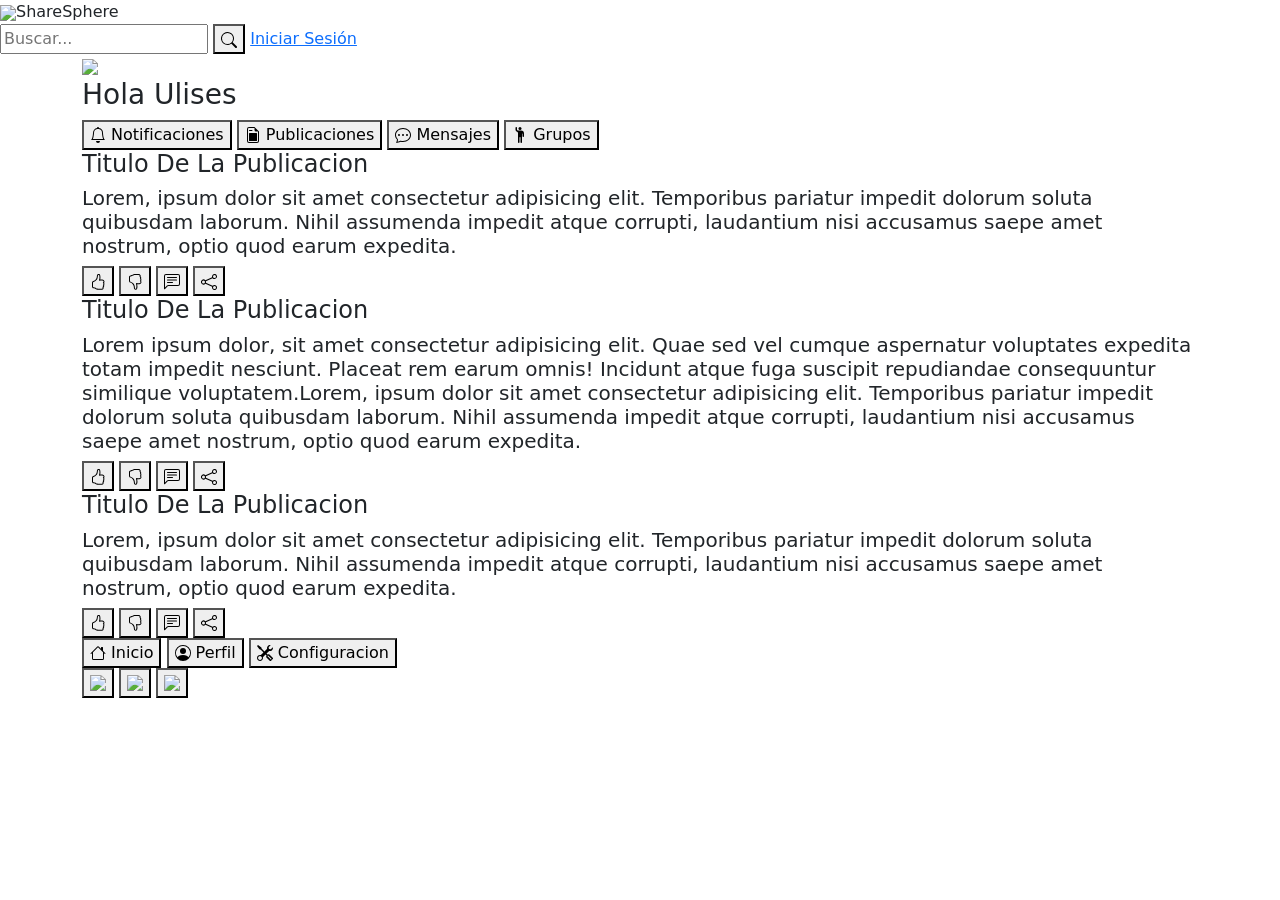
==== TestPI/index.html @ 3895b259 "Archivos de Main" ====
<!DOCTYPE html>
<html lang="es">
<head>
    <meta charset="UTF-8">
    <meta name="viewport" content="width=device-width, initial-scale=1.0">
    <title>sheresphere</title>
    <link href="https://cdn.jsdelivr.net/npm/bootstrap@5.3.3/dist/css/bootstrap.min.css" rel="stylesheet" integrity="sha384-QWTKZyjpPEjISv5WaRU9OFeRpok6YctnYmDr5pNlyT2bRjXh0JMhjY6hW+ALEwIH" crossorigin="anonymous">

    <link rel="stylesheet" href="/CSS/styles.css">
</head>
<body>
<div class="header">
    <div class="search-bar">
        <div class="logo" href="#"><img src="/images/Foro.png" class="img">ShareSphere</div>
        <input type="text" class="search-input" placeholder="Buscar...">
        <button class="search-button">
          <i class="fas fa-search"></i>
          <svg xmlns="http://www.w3.org/2000/svg" width="16" height="16" fill="currentColor" class="bi bi-search" viewBox="0 0 16 16">
            <path d="M11.742 10.344a6.5 6.5 0 1 0-1.397 1.398h-.001q.044.06.098.115l3.85 3.85a1 1 0 0 0 1.415-1.414l-3.85-3.85a1 1 0 0 0-.115-.1zM12 6.5a5.5 5.5 0 1 1-11 0 5.5 5.5 0 0 1 11 0"/>
          </svg>
        </button>
        <a href="login.html" class="logout">Iniciar Sesión</a>
      </div>
</div>

<div class="container">
    <div class="column-options">
        <div class="options">
            <img src="/images/Uli.png">
            <h3>Hola Ulises</h3>
            <button><svg xmlns="http://www.w3.org/2000/svg" width="16" height="16" fill="currentColor" class="bi bi-bell" viewBox="0 0 16 16">
                <path d="M8 16a2 2 0 0 0 2-2H6a2 2 0 0 0 2 2M8 1.918l-.797.161A4 4 0 0 0 4 6c0 .628-.134 2.197-.459 3.742-.16.767-.376 1.566-.663 2.258h10.244c-.287-.692-.502-1.49-.663-2.258C12.134 8.197 12 6.628 12 6a4 4 0 0 0-3.203-3.92zM14.22 12c.223.447.481.801.78 1H1c.299-.199.557-.553.78-1C2.68 10.2 3 6.88 3 6c0-2.42 1.72-4.44 4.005-4.901a1 1 0 1 1 1.99 0A5 5 0 0 1 13 6c0 .88.32 4.2 1.22 6"/>
              </svg>  Notificaciones
            </button>
            <button><svg xmlns="http://www.w3.org/2000/svg" width="16" height="16" fill="currentColor" class="bi bi-file-earmark-post" viewBox="0 0 16 16">
                <path d="M14 4.5V14a2 2 0 0 1-2 2H4a2 2 0 0 1-2-2V2a2 2 0 0 1 2-2h5.5zm-3 0A1.5 1.5 0 0 1 9.5 3V1H4a1 1 0 0 0-1 1v12a1 1 0 0 0 1 1h8a1 1 0 0 0 1-1V4.5z"/>
                <path d="M4 6.5a.5.5 0 0 1 .5-.5h7a.5.5 0 0 1 .5.5v7a.5.5 0 0 1-.5.5h-7a.5.5 0 0 1-.5-.5zm0-3a.5.5 0 0 1 .5-.5H7a.5.5 0 0 1 0 1H4.5a.5.5 0 0 1-.5-.5"/>
              </svg>  Publicaciones
            </button>
            <button><svg xmlns="http://www.w3.org/2000/svg" width="16" height="16" fill="currentColor" class="bi bi-chat-dots" viewBox="0 0 16 16">
                <path d="M5 8a1 1 0 1 1-2 0 1 1 0 0 1 2 0m4 0a1 1 0 1 1-2 0 1 1 0 0 1 2 0m3 1a1 1 0 1 0 0-2 1 1 0 0 0 0 2"/>
                <path d="m2.165 15.803.02-.004c1.83-.363 2.948-.842 3.468-1.105A9 9 0 0 0 8 15c4.418 0 8-3.134 8-7s-3.582-7-8-7-8 3.134-8 7c0 1.76.743 3.37 1.97 4.6a10.4 10.4 0 0 1-.524 2.318l-.003.011a11 11 0 0 1-.244.637c-.079.186.074.394.273.362a22 22 0 0 0 .693-.125m.8-3.108a1 1 0 0 0-.287-.801C1.618 10.83 1 9.468 1 8c0-3.192 3.004-6 7-6s7 2.808 7 6-3.004 6-7 6a8 8 0 0 1-2.088-.272 1 1 0 0 0-.711.074c-.387.196-1.24.57-2.634.893a11 11 0 0 0 .398-2"/>
              </svg>  Mensajes
            </button>
            <button><svg xmlns="http://www.w3.org/2000/svg" width="16" height="16" fill="currentColor" class="bi bi-person-raised-hand" viewBox="0 0 16 16">
                <path d="M6 6.207v9.043a.75.75 0 0 0 1.5 0V10.5a.5.5 0 0 1 1 0v4.75a.75.75 0 0 0 1.5 0v-8.5a.25.25 0 1 1 .5 0v2.5a.75.75 0 0 0 1.5 0V6.5a3 3 0 0 0-3-3H6.236a1 1 0 0 1-.447-.106l-.33-.165A.83.83 0 0 1 5 2.488V.75a.75.75 0 0 0-1.5 0v2.083c0 .715.404 1.37 1.044 1.689L5.5 5c.32.32.5.754.5 1.207"/>
                <path d="M8 3a1.5 1.5 0 1 0 0-3 1.5 1.5 0 0 0 0 3"/>
              </svg>  Grupos
            </button>
        </div>
    </div>

    <div class="column">
        <div class="box-post">
            <div class="inter">
                <h4>Titulo De La Publicacion</h4>
                <h5>Lorem, ipsum dolor sit amet consectetur adipisicing elit. Temporibus pariatur impedit dolorum soluta quibusdam laborum. Nihil assumenda impedit atque corrupti, laudantium nisi accusamus saepe amet nostrum, optio quod earum expedita.</h5>
            </div>
            <div class="interactive">
                <button><svg xmlns="http://www.w3.org/2000/svg" width="16" height="16" fill="currentColor" class="bi bi-hand-thumbs-up" viewBox="0 0 16 16">
                    <path d="M8.864.046C7.908-.193 7.02.53 6.956 1.466c-.072 1.051-.23 2.016-.428 2.59-.125.36-.479 1.013-1.04 1.639-.557.623-1.282 1.178-2.131 1.41C2.685 7.288 2 7.87 2 8.72v4.001c0 .845.682 1.464 1.448 1.545 1.07.114 1.564.415 2.068.723l.048.03c.272.165.578.348.97.484.397.136.861.217 1.466.217h3.5c.937 0 1.599-.477 1.934-1.064a1.86 1.86 0 0 0 .254-.912c0-.152-.023-.312-.077-.464.201-.263.38-.578.488-.901.11-.33.172-.762.004-1.149.069-.13.12-.269.159-.403.077-.27.113-.568.113-.857 0-.288-.036-.585-.113-.856a2 2 0 0 0-.138-.362 1.9 1.9 0 0 0 .234-1.734c-.206-.592-.682-1.1-1.2-1.272-.847-.282-1.803-.276-2.516-.211a10 10 0 0 0-.443.05 9.4 9.4 0 0 0-.062-4.509A1.38 1.38 0 0 0 9.125.111zM11.5 14.721H8c-.51 0-.863-.069-1.14-.164-.281-.097-.506-.228-.776-.393l-.04-.024c-.555-.339-1.198-.731-2.49-.868-.333-.036-.554-.29-.554-.55V8.72c0-.254.226-.543.62-.65 1.095-.3 1.977-.996 2.614-1.708.635-.71 1.064-1.475 1.238-1.978.243-.7.407-1.768.482-2.85.025-.362.36-.594.667-.518l.262.066c.16.04.258.143.288.255a8.34 8.34 0 0 1-.145 4.725.5.5 0 0 0 .595.644l.003-.001.014-.003.058-.014a9 9 0 0 1 1.036-.157c.663-.06 1.457-.054 2.11.164.175.058.45.3.57.65.107.308.087.67-.266 1.022l-.353.353.353.354c.043.043.105.141.154.315.048.167.075.37.075.581 0 .212-.027.414-.075.582-.05.174-.111.272-.154.315l-.353.353.353.354c.047.047.109.177.005.488a2.2 2.2 0 0 1-.505.805l-.353.353.353.354c.006.005.041.05.041.17a.9.9 0 0 1-.121.416c-.165.288-.503.56-1.066.56z"/>
                  </svg>
                </button>
                <button><svg xmlns="http://www.w3.org/2000/svg" width="16" height="16" fill="currentColor" class="bi bi-hand-thumbs-down" viewBox="0 0 16 16">
                    <path d="M8.864 15.674c-.956.24-1.843-.484-1.908-1.42-.072-1.05-.23-2.015-.428-2.59-.125-.36-.479-1.012-1.04-1.638-.557-.624-1.282-1.179-2.131-1.41C2.685 8.432 2 7.85 2 7V3c0-.845.682-1.464 1.448-1.546 1.07-.113 1.564-.415 2.068-.723l.048-.029c.272-.166.578-.349.97-.484C6.931.08 7.395 0 8 0h3.5c.937 0 1.599.478 1.934 1.064.164.287.254.607.254.913 0 .152-.023.312-.077.464.201.262.38.577.488.9.11.33.172.762.004 1.15.069.13.12.268.159.403.077.27.113.567.113.856s-.036.586-.113.856c-.035.12-.08.244-.138.363.394.571.418 1.2.234 1.733-.206.592-.682 1.1-1.2 1.272-.847.283-1.803.276-2.516.211a10 10 0 0 1-.443-.05 9.36 9.36 0 0 1-.062 4.51c-.138.508-.55.848-1.012.964zM11.5 1H8c-.51 0-.863.068-1.14.163-.281.097-.506.229-.776.393l-.04.025c-.555.338-1.198.73-2.49.868-.333.035-.554.29-.554.55V7c0 .255.226.543.62.65 1.095.3 1.977.997 2.614 1.709.635.71 1.064 1.475 1.238 1.977.243.7.407 1.768.482 2.85.025.362.36.595.667.518l.262-.065c.16-.04.258-.144.288-.255a8.34 8.34 0 0 0-.145-4.726.5.5 0 0 1 .595-.643h.003l.014.004.058.013a9 9 0 0 0 1.036.157c.663.06 1.457.054 2.11-.163.175-.059.45-.301.57-.651.107-.308.087-.67-.266-1.021L12.793 7l.353-.354c.043-.042.105-.14.154-.315.048-.167.075-.37.075-.581s-.027-.414-.075-.581c-.05-.174-.111-.273-.154-.315l-.353-.354.353-.354c.047-.047.109-.176.005-.488a2.2 2.2 0 0 0-.505-.804l-.353-.354.353-.354c.006-.005.041-.05.041-.17a.9.9 0 0 0-.121-.415C12.4 1.272 12.063 1 11.5 1"/>
                  </svg>
                </button>
                <button><svg xmlns="http://www.w3.org/2000/svg" width="16" height="16" fill="currentColor" class="bi bi-chat-left-text" viewBox="0 0 16 16">
                    <path d="M14 1a1 1 0 0 1 1 1v8a1 1 0 0 1-1 1H4.414A2 2 0 0 0 3 11.586l-2 2V2a1 1 0 0 1 1-1zM2 0a2 2 0 0 0-2 2v12.793a.5.5 0 0 0 .854.353l2.853-2.853A1 1 0 0 1 4.414 12H14a2 2 0 0 0 2-2V2a2 2 0 0 0-2-2z"/>
                    <path d="M3 3.5a.5.5 0 0 1 .5-.5h9a.5.5 0 0 1 0 1h-9a.5.5 0 0 1-.5-.5M3 6a.5.5 0 0 1 .5-.5h9a.5.5 0 0 1 0 1h-9A.5.5 0 0 1 3 6m0 2.5a.5.5 0 0 1 .5-.5h5a.5.5 0 0 1 0 1h-5a.5.5 0 0 1-.5-.5"/>
                  </svg>
                </button>
                <button><svg xmlns="http://www.w3.org/2000/svg" width="16" height="16" fill="currentColor" class="bi bi-share" viewBox="0 0 16 16">
                    <path d="M13.5 1a1.5 1.5 0 1 0 0 3 1.5 1.5 0 0 0 0-3M11 2.5a2.5 2.5 0 1 1 .603 1.628l-6.718 3.12a2.5 2.5 0 0 1 0 1.504l6.718 3.12a2.5 2.5 0 1 1-.488.876l-6.718-3.12a2.5 2.5 0 1 1 0-3.256l6.718-3.12A2.5 2.5 0 0 1 11 2.5m-8.5 4a1.5 1.5 0 1 0 0 3 1.5 1.5 0 0 0 0-3m11 5.5a1.5 1.5 0 1 0 0 3 1.5 1.5 0 0 0 0-3"/>
                  </svg>
                </button>
            </div>
        </div>
        <div class="box-post">
          <div class="inter">
              <h4>Titulo De La Publicacion</h4>
              <h5>Lorem ipsum dolor, sit amet consectetur adipisicing elit. Quae sed vel cumque aspernatur voluptates expedita totam impedit nesciunt. Placeat rem earum omnis! Incidunt atque fuga suscipit repudiandae consequuntur similique voluptatem.Lorem, ipsum dolor sit amet consectetur adipisicing elit. Temporibus pariatur impedit dolorum soluta quibusdam laborum. Nihil assumenda impedit atque corrupti, laudantium nisi accusamus saepe amet nostrum, optio quod earum expedita.</h5>
          </div>
          <div class="interactive">
              <button><svg xmlns="http://www.w3.org/2000/svg" width="16" height="16" fill="currentColor" class="bi bi-hand-thumbs-up" viewBox="0 0 16 16">
                  <path d="M8.864.046C7.908-.193 7.02.53 6.956 1.466c-.072 1.051-.23 2.016-.428 2.59-.125.36-.479 1.013-1.04 1.639-.557.623-1.282 1.178-2.131 1.41C2.685 7.288 2 7.87 2 8.72v4.001c0 .845.682 1.464 1.448 1.545 1.07.114 1.564.415 2.068.723l.048.03c.272.165.578.348.97.484.397.136.861.217 1.466.217h3.5c.937 0 1.599-.477 1.934-1.064a1.86 1.86 0 0 0 .254-.912c0-.152-.023-.312-.077-.464.201-.263.38-.578.488-.901.11-.33.172-.762.004-1.149.069-.13.12-.269.159-.403.077-.27.113-.568.113-.857 0-.288-.036-.585-.113-.856a2 2 0 0 0-.138-.362 1.9 1.9 0 0 0 .234-1.734c-.206-.592-.682-1.1-1.2-1.272-.847-.282-1.803-.276-2.516-.211a10 10 0 0 0-.443.05 9.4 9.4 0 0 0-.062-4.509A1.38 1.38 0 0 0 9.125.111zM11.5 14.721H8c-.51 0-.863-.069-1.14-.164-.281-.097-.506-.228-.776-.393l-.04-.024c-.555-.339-1.198-.731-2.49-.868-.333-.036-.554-.29-.554-.55V8.72c0-.254.226-.543.62-.65 1.095-.3 1.977-.996 2.614-1.708.635-.71 1.064-1.475 1.238-1.978.243-.7.407-1.768.482-2.85.025-.362.36-.594.667-.518l.262.066c.16.04.258.143.288.255a8.34 8.34 0 0 1-.145 4.725.5.5 0 0 0 .595.644l.003-.001.014-.003.058-.014a9 9 0 0 1 1.036-.157c.663-.06 1.457-.054 2.11.164.175.058.45.3.57.65.107.308.087.67-.266 1.022l-.353.353.353.354c.043.043.105.141.154.315.048.167.075.37.075.581 0 .212-.027.414-.075.582-.05.174-.111.272-.154.315l-.353.353.353.354c.047.047.109.177.005.488a2.2 2.2 0 0 1-.505.805l-.353.353.353.354c.006.005.041.05.041.17a.9.9 0 0 1-.121.416c-.165.288-.503.56-1.066.56z"/>
                </svg>
              </button>
              <button><svg xmlns="http://www.w3.org/2000/svg" width="16" height="16" fill="currentColor" class="bi bi-hand-thumbs-down" viewBox="0 0 16 16">
                  <path d="M8.864 15.674c-.956.24-1.843-.484-1.908-1.42-.072-1.05-.23-2.015-.428-2.59-.125-.36-.479-1.012-1.04-1.638-.557-.624-1.282-1.179-2.131-1.41C2.685 8.432 2 7.85 2 7V3c0-.845.682-1.464 1.448-1.546 1.07-.113 1.564-.415 2.068-.723l.048-.029c.272-.166.578-.349.97-.484C6.931.08 7.395 0 8 0h3.5c.937 0 1.599.478 1.934 1.064.164.287.254.607.254.913 0 .152-.023.312-.077.464.201.262.38.577.488.9.11.33.172.762.004 1.15.069.13.12.268.159.403.077.27.113.567.113.856s-.036.586-.113.856c-.035.12-.08.244-.138.363.394.571.418 1.2.234 1.733-.206.592-.682 1.1-1.2 1.272-.847.283-1.803.276-2.516.211a10 10 0 0 1-.443-.05 9.36 9.36 0 0 1-.062 4.51c-.138.508-.55.848-1.012.964zM11.5 1H8c-.51 0-.863.068-1.14.163-.281.097-.506.229-.776.393l-.04.025c-.555.338-1.198.73-2.49.868-.333.035-.554.29-.554.55V7c0 .255.226.543.62.65 1.095.3 1.977.997 2.614 1.709.635.71 1.064 1.475 1.238 1.977.243.7.407 1.768.482 2.85.025.362.36.595.667.518l.262-.065c.16-.04.258-.144.288-.255a8.34 8.34 0 0 0-.145-4.726.5.5 0 0 1 .595-.643h.003l.014.004.058.013a9 9 0 0 0 1.036.157c.663.06 1.457.054 2.11-.163.175-.059.45-.301.57-.651.107-.308.087-.67-.266-1.021L12.793 7l.353-.354c.043-.042.105-.14.154-.315.048-.167.075-.37.075-.581s-.027-.414-.075-.581c-.05-.174-.111-.273-.154-.315l-.353-.354.353-.354c.047-.047.109-.176.005-.488a2.2 2.2 0 0 0-.505-.804l-.353-.354.353-.354c.006-.005.041-.05.041-.17a.9.9 0 0 0-.121-.415C12.4 1.272 12.063 1 11.5 1"/>
                </svg>
              </button>
              <button><svg xmlns="http://www.w3.org/2000/svg" width="16" height="16" fill="currentColor" class="bi bi-chat-left-text" viewBox="0 0 16 16">
                  <path d="M14 1a1 1 0 0 1 1 1v8a1 1 0 0 1-1 1H4.414A2 2 0 0 0 3 11.586l-2 2V2a1 1 0 0 1 1-1zM2 0a2 2 0 0 0-2 2v12.793a.5.5 0 0 0 .854.353l2.853-2.853A1 1 0 0 1 4.414 12H14a2 2 0 0 0 2-2V2a2 2 0 0 0-2-2z"/>
                  <path d="M3 3.5a.5.5 0 0 1 .5-.5h9a.5.5 0 0 1 0 1h-9a.5.5 0 0 1-.5-.5M3 6a.5.5 0 0 1 .5-.5h9a.5.5 0 0 1 0 1h-9A.5.5 0 0 1 3 6m0 2.5a.5.5 0 0 1 .5-.5h5a.5.5 0 0 1 0 1h-5a.5.5 0 0 1-.5-.5"/>
                </svg>
              </button>
              <button><svg xmlns="http://www.w3.org/2000/svg" width="16" height="16" fill="currentColor" class="bi bi-share" viewBox="0 0 16 16">
                  <path d="M13.5 1a1.5 1.5 0 1 0 0 3 1.5 1.5 0 0 0 0-3M11 2.5a2.5 2.5 0 1 1 .603 1.628l-6.718 3.12a2.5 2.5 0 0 1 0 1.504l6.718 3.12a2.5 2.5 0 1 1-.488.876l-6.718-3.12a2.5 2.5 0 1 1 0-3.256l6.718-3.12A2.5 2.5 0 0 1 11 2.5m-8.5 4a1.5 1.5 0 1 0 0 3 1.5 1.5 0 0 0 0-3m11 5.5a1.5 1.5 0 1 0 0 3 1.5 1.5 0 0 0 0-3"/>
                </svg>
              </button>
          </div>
      </div>
      <div class="box-post">
        <div class="inter">
            <h4>Titulo De La Publicacion</h4>
            <h5>Lorem, ipsum dolor sit amet consectetur adipisicing elit. Temporibus pariatur impedit dolorum soluta quibusdam laborum. Nihil assumenda impedit atque corrupti, laudantium nisi accusamus saepe amet nostrum, optio quod earum expedita.</h5>
        </div>
        <div class="interactive">
            <button><svg xmlns="http://www.w3.org/2000/svg" width="16" height="16" fill="currentColor" class="bi bi-hand-thumbs-up" viewBox="0 0 16 16">
                <path d="M8.864.046C7.908-.193 7.02.53 6.956 1.466c-.072 1.051-.23 2.016-.428 2.59-.125.36-.479 1.013-1.04 1.639-.557.623-1.282 1.178-2.131 1.41C2.685 7.288 2 7.87 2 8.72v4.001c0 .845.682 1.464 1.448 1.545 1.07.114 1.564.415 2.068.723l.048.03c.272.165.578.348.97.484.397.136.861.217 1.466.217h3.5c.937 0 1.599-.477 1.934-1.064a1.86 1.86 0 0 0 .254-.912c0-.152-.023-.312-.077-.464.201-.263.38-.578.488-.901.11-.33.172-.762.004-1.149.069-.13.12-.269.159-.403.077-.27.113-.568.113-.857 0-.288-.036-.585-.113-.856a2 2 0 0 0-.138-.362 1.9 1.9 0 0 0 .234-1.734c-.206-.592-.682-1.1-1.2-1.272-.847-.282-1.803-.276-2.516-.211a10 10 0 0 0-.443.05 9.4 9.4 0 0 0-.062-4.509A1.38 1.38 0 0 0 9.125.111zM11.5 14.721H8c-.51 0-.863-.069-1.14-.164-.281-.097-.506-.228-.776-.393l-.04-.024c-.555-.339-1.198-.731-2.49-.868-.333-.036-.554-.29-.554-.55V8.72c0-.254.226-.543.62-.65 1.095-.3 1.977-.996 2.614-1.708.635-.71 1.064-1.475 1.238-1.978.243-.7.407-1.768.482-2.85.025-.362.36-.594.667-.518l.262.066c.16.04.258.143.288.255a8.34 8.34 0 0 1-.145 4.725.5.5 0 0 0 .595.644l.003-.001.014-.003.058-.014a9 9 0 0 1 1.036-.157c.663-.06 1.457-.054 2.11.164.175.058.45.3.57.65.107.308.087.67-.266 1.022l-.353.353.353.354c.043.043.105.141.154.315.048.167.075.37.075.581 0 .212-.027.414-.075.582-.05.174-.111.272-.154.315l-.353.353.353.354c.047.047.109.177.005.488a2.2 2.2 0 0 1-.505.805l-.353.353.353.354c.006.005.041.05.041.17a.9.9 0 0 1-.121.416c-.165.288-.503.56-1.066.56z"/>
              </svg>
            </button>
            <button><svg xmlns="http://www.w3.org/2000/svg" width="16" height="16" fill="currentColor" class="bi bi-hand-thumbs-down" viewBox="0 0 16 16">
                <path d="M8.864 15.674c-.956.24-1.843-.484-1.908-1.42-.072-1.05-.23-2.015-.428-2.59-.125-.36-.479-1.012-1.04-1.638-.557-.624-1.282-1.179-2.131-1.41C2.685 8.432 2 7.85 2 7V3c0-.845.682-1.464 1.448-1.546 1.07-.113 1.564-.415 2.068-.723l.048-.029c.272-.166.578-.349.97-.484C6.931.08 7.395 0 8 0h3.5c.937 0 1.599.478 1.934 1.064.164.287.254.607.254.913 0 .152-.023.312-.077.464.201.262.38.577.488.9.11.33.172.762.004 1.15.069.13.12.268.159.403.077.27.113.567.113.856s-.036.586-.113.856c-.035.12-.08.244-.138.363.394.571.418 1.2.234 1.733-.206.592-.682 1.1-1.2 1.272-.847.283-1.803.276-2.516.211a10 10 0 0 1-.443-.05 9.36 9.36 0 0 1-.062 4.51c-.138.508-.55.848-1.012.964zM11.5 1H8c-.51 0-.863.068-1.14.163-.281.097-.506.229-.776.393l-.04.025c-.555.338-1.198.73-2.49.868-.333.035-.554.29-.554.55V7c0 .255.226.543.62.65 1.095.3 1.977.997 2.614 1.709.635.71 1.064 1.475 1.238 1.977.243.7.407 1.768.482 2.85.025.362.36.595.667.518l.262-.065c.16-.04.258-.144.288-.255a8.34 8.34 0 0 0-.145-4.726.5.5 0 0 1 .595-.643h.003l.014.004.058.013a9 9 0 0 0 1.036.157c.663.06 1.457.054 2.11-.163.175-.059.45-.301.57-.651.107-.308.087-.67-.266-1.021L12.793 7l.353-.354c.043-.042.105-.14.154-.315.048-.167.075-.37.075-.581s-.027-.414-.075-.581c-.05-.174-.111-.273-.154-.315l-.353-.354.353-.354c.047-.047.109-.176.005-.488a2.2 2.2 0 0 0-.505-.804l-.353-.354.353-.354c.006-.005.041-.05.041-.17a.9.9 0 0 0-.121-.415C12.4 1.272 12.063 1 11.5 1"/>
              </svg>
            </button>
            <button><svg xmlns="http://www.w3.org/2000/svg" width="16" height="16" fill="currentColor" class="bi bi-chat-left-text" viewBox="0 0 16 16">
                <path d="M14 1a1 1 0 0 1 1 1v8a1 1 0 0 1-1 1H4.414A2 2 0 0 0 3 11.586l-2 2V2a1 1 0 0 1 1-1zM2 0a2 2 0 0 0-2 2v12.793a.5.5 0 0 0 .854.353l2.853-2.853A1 1 0 0 1 4.414 12H14a2 2 0 0 0 2-2V2a2 2 0 0 0-2-2z"/>
                <path d="M3 3.5a.5.5 0 0 1 .5-.5h9a.5.5 0 0 1 0 1h-9a.5.5 0 0 1-.5-.5M3 6a.5.5 0 0 1 .5-.5h9a.5.5 0 0 1 0 1h-9A.5.5 0 0 1 3 6m0 2.5a.5.5 0 0 1 .5-.5h5a.5.5 0 0 1 0 1h-5a.5.5 0 0 1-.5-.5"/>
              </svg>
            </button>
            <button><svg xmlns="http://www.w3.org/2000/svg" width="16" height="16" fill="currentColor" class="bi bi-share" viewBox="0 0 16 16">
                <path d="M13.5 1a1.5 1.5 0 1 0 0 3 1.5 1.5 0 0 0 0-3M11 2.5a2.5 2.5 0 1 1 .603 1.628l-6.718 3.12a2.5 2.5 0 0 1 0 1.504l6.718 3.12a2.5 2.5 0 1 1-.488.876l-6.718-3.12a2.5 2.5 0 1 1 0-3.256l6.718-3.12A2.5 2.5 0 0 1 11 2.5m-8.5 4a1.5 1.5 0 1 0 0 3 1.5 1.5 0 0 0 0-3m11 5.5a1.5 1.5 0 1 0 0 3 1.5 1.5 0 0 0 0-3"/>
              </svg>
            </button>
        </div>
    </div>
    </div>
    
    <div class="column-confi">
        <div class="confi">
            <button><svg xmlns="http://www.w3.org/2000/svg" width="16" height="16" fill="currentColor" class="bi bi-house" viewBox="0 0 16 16">
                <path d="M8.707 1.5a1 1 0 0 0-1.414 0L.646 8.146a.5.5 0 0 0 .708.708L2 8.207V13.5A1.5 1.5 0 0 0 3.5 15h9a1.5 1.5 0 0 0 1.5-1.5V8.207l.646.647a.5.5 0 0 0 .708-.708L13 5.793V2.5a.5.5 0 0 0-.5-.5h-1a.5.5 0 0 0-.5.5v1.293zM13 7.207V13.5a.5.5 0 0 1-.5.5h-9a.5.5 0 0 1-.5-.5V7.207l5-5z"/>
              </svg>  Inicio</button>
            <button><svg xmlns="http://www.w3.org/2000/svg" width="16" height="16" fill="currentColor" class="bi bi-person-circle" viewBox="0 0 16 16">
                <path d="M11 6a3 3 0 1 1-6 0 3 3 0 0 1 6 0"/>
                <path fill-rule="evenodd" d="M0 8a8 8 0 1 1 16 0A8 8 0 0 1 0 8m8-7a7 7 0 0 0-5.468 11.37C3.242 11.226 4.805 10 8 10s4.757 1.225 5.468 2.37A7 7 0 0 0 8 1"/>
              </svg>  Perfil</button>
            <button><svg xmlns="http://www.w3.org/2000/svg" width="16" height="16" fill="currentColor" class="bi bi-tools" viewBox="0 0 16 16">
                <path d="M1 0 0 1l2.2 3.081a1 1 0 0 0 .815.419h.07a1 1 0 0 1 .708.293l2.675 2.675-2.617 2.654A3.003 3.003 0 0 0 0 13a3 3 0 1 0 5.878-.851l2.654-2.617.968.968-.305.914a1 1 0 0 0 .242 1.023l3.27 3.27a.997.997 0 0 0 1.414 0l1.586-1.586a.997.997 0 0 0 0-1.414l-3.27-3.27a1 1 0 0 0-1.023-.242L10.5 9.5l-.96-.96 2.68-2.643A3.005 3.005 0 0 0 16 3q0-.405-.102-.777l-2.14 2.141L12 4l-.364-1.757L13.777.102a3 3 0 0 0-3.675 3.68L7.462 6.46 4.793 3.793a1 1 0 0 1-.293-.707v-.071a1 1 0 0 0-.419-.814zm9.646 10.646a.5.5 0 0 1 .708 0l2.914 2.915a.5.5 0 0 1-.707.707l-2.915-2.914a.5.5 0 0 1 0-.708M3 11l.471.242.529.026.287.445.445.287.026.529L5 13l-.242.471-.026.529-.445.287-.287.445-.529.026L3 15l-.471-.242L2 14.732l-.287-.445L1.268 14l-.026-.529L1 13l.242-.471.026-.529.445-.287.287-.445.529-.026z"/>
              </svg>  Configuracion</button>
        </div>
        <div class="forum">
          <button><img src="/images/6.png"></button>
          <button><img src="/images/7.png"></button>
          <button><img src="/images/14.jpg"></button>
        </div>
    </div>
</div>
</body>
</html>
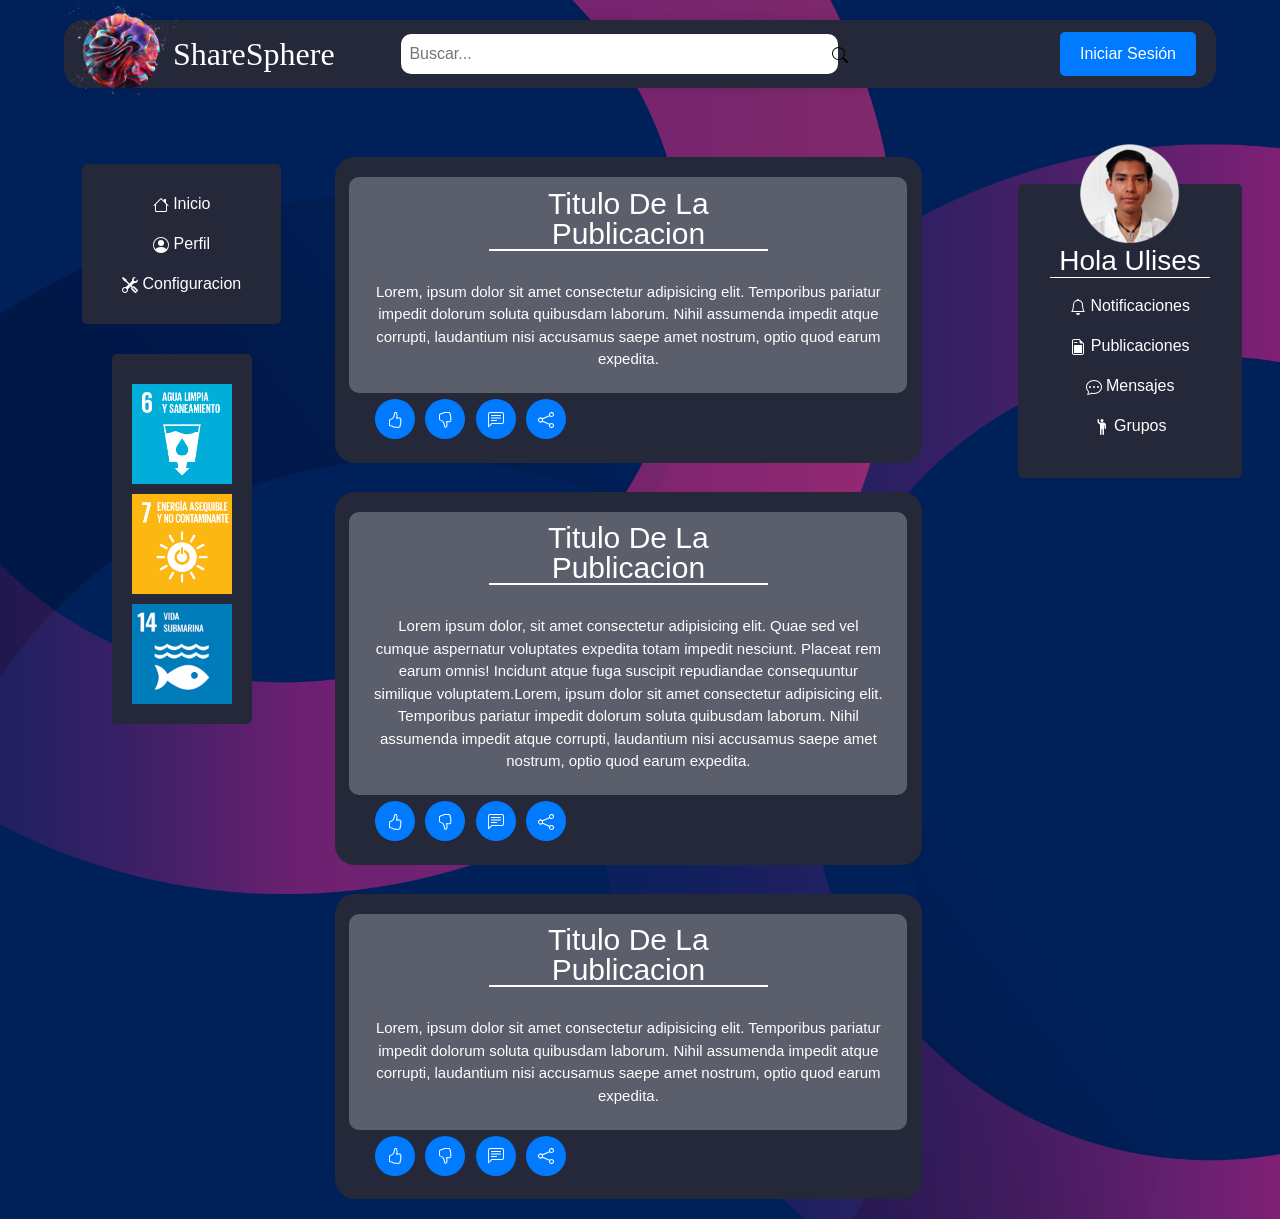
==== commit cf775d4d: "Rutas Actualizadas para XAMPP" ====
--- a/TestPI/index.html
+++ b/TestPI/index.html
@@ -6,12 +6,12 @@
     <title>sheresphere</title>
     <link href="https://cdn.jsdelivr.net/npm/bootstrap@5.3.3/dist/css/bootstrap.min.css" rel="stylesheet" integrity="sha384-QWTKZyjpPEjISv5WaRU9OFeRpok6YctnYmDr5pNlyT2bRjXh0JMhjY6hW+ALEwIH" crossorigin="anonymous">
 
-    <link rel="stylesheet" href="/CSS/styles.css">
+    <link rel="stylesheet" href="./CSS/styles.css">
 </head>
 <body>
 <div class="header">
     <div class="search-bar">
-        <div class="logo" href="#"><img src="/images/Foro.png" class="img">ShareSphere</div>
+        <div class="logo" href="#"><img src="./images/Foro.png" class="img">ShareSphere</div>
         <input type="text" class="search-input" placeholder="Buscar...">
         <button class="search-button">
           <i class="fas fa-search"></i>
@@ -26,7 +26,7 @@
 <div class="container">
     <div class="column-options">
         <div class="options">
-            <img src="/images/Uli.png">
+            <img src="./images/Uli.png">
             <h3>Hola Ulises</h3>
             <button><svg xmlns="http://www.w3.org/2000/svg" width="16" height="16" fill="currentColor" class="bi bi-bell" viewBox="0 0 16 16">
                 <path d="M8 16a2 2 0 0 0 2-2H6a2 2 0 0 0 2 2M8 1.918l-.797.161A4 4 0 0 0 4 6c0 .628-.134 2.197-.459 3.742-.16.767-.376 1.566-.663 2.258h10.244c-.287-.692-.502-1.49-.663-2.258C12.134 8.197 12 6.628 12 6a4 4 0 0 0-3.203-3.92zM14.22 12c.223.447.481.801.78 1H1c.299-.199.557-.553.78-1C2.68 10.2 3 6.88 3 6c0-2.42 1.72-4.44 4.005-4.901a1 1 0 1 1 1.99 0A5 5 0 0 1 13 6c0 .88.32 4.2 1.22 6"/>
@@ -142,9 +142,9 @@
               </svg>  Configuracion</button>
         </div>
         <div class="forum">
-          <button><img src="/images/6.png"></button>
-          <button><img src="/images/7.png"></button>
-          <button><img src="/images/14.jpg"></button>
+          <button><img src="./images/6.png"></button>
+          <button><img src="./images/7.png"></button>
+          <button><img src="./images/14.jpg"></button>
         </div>
     </div>
 </div>
--- a/TestPI/CSS/styles.css
+++ b/TestPI/CSS/styles.css
@@ -0,0 +1,341 @@
+body {
+  margin: 0;
+  padding: 0;
+  background-image: url('../images/fondo.jpg'); 
+  background-size: cover; 
+  background-position: center; 
+  font-family: Arial, sans-serif;
+}
+
+/*Estilos de la barra de navegacion*/
+.header {
+  align-items: center;
+  max-width: 90%;
+  margin: 20px auto;
+  background-color: #223281;
+  border-radius: 20px;
+  box-shadow: 0 0 10px rgba(0, 0, 0, 0.1);
+}
+
+.search-bar {
+  display: flex;
+  justify-content: space-between;
+  align-items: center;
+  padding: 10px 20px;
+  background-color: #242839;
+  border-radius: 20px;
+  margin-bottom: 20px;
+}
+
+.search-input {
+  flex-grow: 1;
+  padding: 8px;
+  border: none;
+  border-radius: 10px;
+  margin: 0 auto;
+}
+
+.search-bar button {
+  position: absolute;
+  margin-left: 58%;
+  background-color: transparent;
+  border: none;
+  border-radius: 5px;
+  cursor: pointer;
+}
+
+.logout{
+  margin-left: 20%;
+  display: inline-block;
+  padding: 10px 20px;
+  background-color: #007bff;
+  color: #fff;
+  text-decoration: none;
+  border: none;
+  border-radius: 5px;
+  cursor: pointer;
+}
+.logout:hover{
+  background-color: #0059b7; 
+}
+
+.logo{
+  padding-right: 6%;
+  margin-left: 8%;
+  color: #fff; 
+  font-family: cursive;
+  font-size: 200%;
+}
+
+.logo img{
+  max-width: 10%;
+  position: absolute;
+  margin-top: -2.3%;
+  margin-left: -9%;
+}
+
+/*contenedor de la pagina*/
+.container {
+  display: flex;
+}
+
+/*Estilo y parametros de columnas*/
+
+.column-options,
+.column-confi {
+  flex-basis: 100px;
+}
+
+.column-confi{
+  order: 1;
+  margin-right: 3%;
+  margin-top: 5%;
+}
+
+.column {
+  order: 2;
+  padding: 20px;
+}
+
+.column-options {
+  order: 3;
+  margin-left: 5%;
+  padding: 20px;
+  margin-top: 5%;
+}
+
+.options {
+  background-color: #242839;
+  padding: 20%;
+  border-radius: 5px;
+  display: flex;
+  flex-direction: column;
+  align-items: center;  
+  width: max-content;
+}
+
+.confi{
+  width: max-content;
+  background-color: #242839;
+  padding: 20px;
+  border-radius: 5px;
+  display: flex;
+  flex-direction: column;
+  align-items: center; 
+}
+
+.forum{
+  margin-left: 15%;
+  width: max-content;
+  margin-top: 15%;
+  background-color: #242839;
+  padding: 20px;
+  border-radius: 5px;
+  display: flex;
+  flex-direction: column;
+  align-items: center; 
+}
+
+.forum button{
+  margin-top: 10%;
+  width: 100px;
+  height: 100px; 
+  border: none; 
+  background-color: transparent; 
+  padding: 0; 
+  transition: transform 0.3s ease;
+}
+
+.forum button:hover{
+  transform: scale(1.1);
+}
+
+.forum button img{
+  width: 100%;
+  height: 100%; 
+  object-fit: cover; 
+}
+
+.confi button{
+  color: #fff; 
+  width: 100%;
+  border: none;
+  background-color: transparent;
+  cursor: pointer;
+  padding: 8px 20px;
+}
+
+.confi button:hover {
+  border-radius: 5px;
+  border: none;
+  background-color: #979797af;
+  cursor: pointer;
+  padding: 8px 20px;
+}
+
+.options h3{
+  color: #fff; 
+  width: 100%;
+  border-bottom: 1px solid #ffffff;
+  text-align: center;
+}
+
+.options button {
+  color: #fff; 
+  width: 100%;
+  border: none;
+  background-color: transparent;
+  cursor: pointer;
+  padding: 8px 20px;
+}
+
+.options button:hover {
+  border-radius: 5px;
+  border: none;
+  background-color: #979797af;
+  cursor: pointer;
+  padding: 8px 20px;
+}
+
+.box-post {
+  position: relative;
+  padding-top: inherit;
+  background-color: #242839;
+  text-align: -webkit-center;
+  border-radius: 20px;
+  margin-top: 5%;
+}
+
+.inter{
+  margin-bottom: 5%;
+  position: relative;
+  top: 5%;
+  max-width: 95%;
+  background-color: #5B5E6B;
+  text-align: -webkit-center;
+  border-radius: 10px;
+}
+
+.form-control{
+  margin-left: 10%;
+  width: 70%;
+  resize: none;
+  border: none;
+  border-radius: 10px;
+}
+
+.box-post h4{
+  padding-top: 2%;
+  width: 50%;
+  font-size: 30px;
+  text-align: center;
+  line-height: 1;
+  color: rgb(255, 255, 255);
+  border-bottom: 2px solid #ffffff; 
+}
+
+.box-post h5{
+  padding: 4%;
+  font-size: 15px;
+  text-align: center;
+  line-height: 1.5;
+  color: #ffffff;
+}
+
+.options img {
+  max-width: 100%;
+  margin: auto;
+  margin-top: -45%;
+}
+
+.interactive {
+  position: relative;
+  display: flex;
+  padding: 0% 5% 4%;
+  margin-top: -4%;
+}
+
+.interactive button {
+  width: 40px;
+  height: 40px;
+  border-radius: 50%;
+  background-color: #007bff; 
+  color: #fff; 
+  border: none; 
+  cursor: pointer;
+  margin-left: 2%;
+  transition: transform 0.3s ease;
+}
+
+.interactive button:hover{
+  background-color: #0059b7;
+  transform: scale(1.1);
+}
+
+/* Estilos responsivos */
+@media screen and (max-width: 768px) {
+  .header {
+    max-width: 90%;
+  }
+
+  .search-bar {
+    flex-direction: column;
+    padding: 10px;
+  }
+
+  .search-input {
+    margin: 10px 0;
+    width: 100%;
+  }
+
+  .search-bar button {
+    position: static;
+    margin: 10px 0;
+  }
+
+  .logout {
+    margin-left: 0;
+  }
+
+  .logo {
+    text-align: center;
+  }
+
+  .logo img {
+    margin-top: 10px;
+  }
+
+  .container {
+    flex-wrap: wrap;
+  }
+
+  .column-options,
+  .column-confi,
+  .column {
+    flex-basis: 100%;
+    margin: 10px 0;
+    order: 0;
+    padding: 10px;
+  }
+
+  .options,
+  .confi,
+  .box-post,
+  .inter {
+    padding: 10px;
+  }
+
+  .form-control {
+    width: 90%;
+  }
+
+  .box-post h4 {
+    width: 80%;
+    font-size: 20px;
+  }
+
+  .options img {
+    max-width: 50%;
+    margin-top: -15%;
+  }
+}
